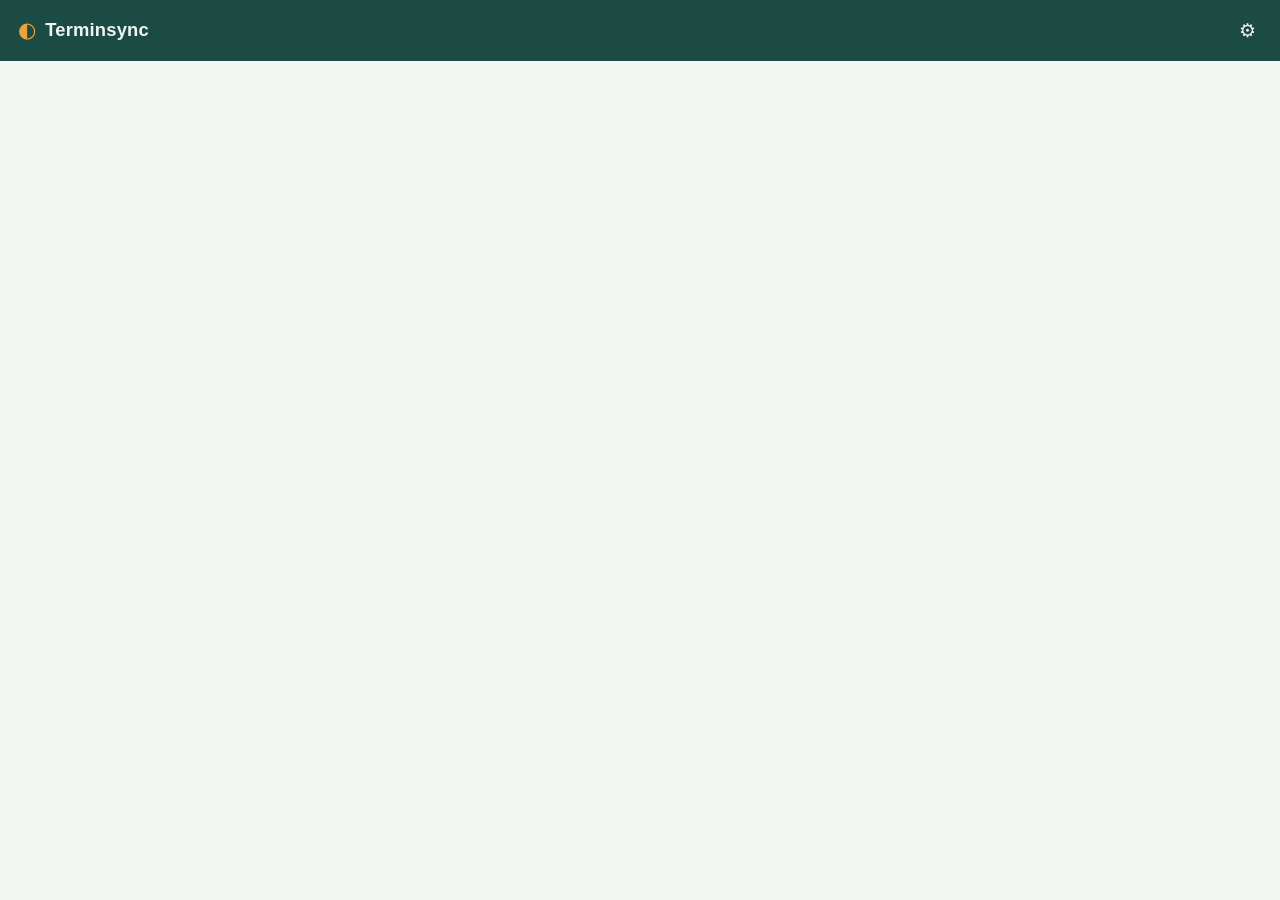
==== index.html @ 6e0b581d "Add files via upload" ====
<!doctype html>
<html lang="de">
<head>
  <meta charset="UTF-8" />
  <meta name="viewport" content="width=device-width, initial-scale=1, viewport-fit=cover" />
  <meta name="theme-color" content="#1B4B43" />
  <title>Terminsync</title>
  <link rel="manifest" href="manifest.json" />
  <link rel="icon" href="icon.svg" type="image/svg+xml" />
  <link rel="apple-touch-icon" href="icon-192.png" />
  <link rel="stylesheet" href="style.css" />
</head>
<body>
  <header class="topbar">
    <span class="topbar__mark">◐</span>
    <h1 class="topbar__title">Terminsync</h1>
    <button id="settingsBtn" class="topbar__icon-btn" aria-label="Einstellungen">⚙</button>
  </header>

  <main id="app" class="app">

    <!-- Ersteinrichtung: Repo-Verbindung -->
    <section id="screen-setup" class="screen hidden">
      <h2>Mit Kalender-Repo verbinden</h2>
      <p class="hint">Trag das Git-Repo ein, in dem eure Termine liegen. Ein Teammitglied legt es einmal an, alle anderen verbinden sich mit denselben Daten.</p>
      <label>Repo-URL
        <input id="setupRemoteUrl" type="url" placeholder="https://github.com/team/termine.git" />
      </label>
      <label>Access Token
        <input id="setupToken" type="password" placeholder="ghp_..." />
      </label>
      <button id="setupSaveBtn" class="btn btn--primary">Verbinden</button>
    </section>

    <!-- Onboarding: Username -->
    <section id="screen-onboarding" class="screen hidden">
      <h2>Wie sollen wir dich nennen?</h2>
      <p class="hint">Dieser Name identifiziert deinen Kalender im Team. Kein Passwort nötig.</p>
      <label>Dein Name
        <input id="onboardingName" type="text" placeholder="z.B. alice" />
      </label>
      <button id="onboardingSaveBtn" class="btn btn--primary">Loslegen</button>
    </section>

    <!-- Einstellungen -->
    <section id="screen-settings" class="screen hidden">
      <h2>Einstellungen</h2>
      <label>Repo-URL
        <input id="settingsRemoteUrl" type="url" />
      </label>
      <label>Access Token
        <input id="settingsToken" type="password" />
      </label>
      <label>Dein Name
        <input id="settingsName" type="text" />
      </label>
      <div class="btn-row">
        <button id="settingsSaveBtn" class="btn btn--primary">Speichern</button>
        <button id="settingsBackBtn" class="btn btn--ghost">Zurück</button>
      </div>
    </section>

    <!-- Hauptscreen -->
    <section id="screen-main" class="screen hidden">

      <div id="syncStatus" class="sync-status">–</div>

      <div class="btn-row">
        <button id="importBtn" class="btn btn--secondary">Kalender importieren</button>
        <input id="importFile" type="file" accept=".ics" class="hidden" />
        <button id="pushBtn" class="btn btn--secondary">Mit Cloud syncen</button>
      </div>

      <h2>Gemeinsamen Termin finden</h2>

      <label>Wochentag
        <select id="weekdaySelect">
          <option value="montag">Montag</option>
          <option value="dienstag">Dienstag</option>
          <option value="mittwoch">Mittwoch</option>
          <option value="donnerstag">Donnerstag</option>
          <option value="freitag" selected>Freitag</option>
          <option value="samstag">Samstag</option>
          <option value="sonntag">Sonntag</option>
        </select>
      </label>

      <div class="field-row">
        <label>Von
          <input id="fromDate" type="date" />
        </label>
        <label>Bis
          <input id="toDate" type="date" />
        </label>
      </div>

      <div class="field-row">
        <label>Startzeit
          <input id="startTime" type="time" value="18:00" />
        </label>
        <label>Endzeit
          <input id="endTime" type="time" value="21:00" />
        </label>
      </div>

      <fieldset class="user-select">
        <legend>Teilnehmer</legend>
        <div id="userList" class="user-list">
          <p class="hint">Noch keine Teilnehmer gefunden – erst synchronisieren.</p>
        </div>
      </fieldset>

      <button id="findSlotsBtn" class="btn btn--primary">Slots finden</button>

      <div id="results" class="results"></div>
    </section>

  </main>

  <script type="module" src="bundle.js"></script>
</body>
</html>
---- style.css ----
:root {
  --ink: #17241f;
  --ink-soft: #4c5c55;
  --paper: #f4f6f4;
  --surface: #ffffff;
  --line: #d9e0dc;
  --forest: #1b4b43;
  --forest-dark: #123530;
  --amber: #e8a33d;
  --amber-dark: #c6852a;
  --danger: #b3462c;
  --radius: 10px;
  font-size: 16px;
}

* { box-sizing: border-box; }

body {
  margin: 0;
  background: var(--paper);
  color: var(--ink);
  font-family: -apple-system, BlinkMacSystemFont, "Segoe UI", Roboto, "Helvetica Neue", Arial, sans-serif;
  -webkit-font-smoothing: antialiased;
  min-height: 100vh;
  padding-bottom: env(safe-area-inset-bottom);
}

.topbar {
  display: flex;
  align-items: center;
  gap: 0.6rem;
  background: var(--forest);
  color: #eef4f1;
  padding: calc(env(safe-area-inset-top) + 0.9rem) 1.1rem 0.9rem;
  position: sticky;
  top: 0;
  z-index: 10;
}
.topbar__mark { font-size: 1.3rem; color: var(--amber); }
.topbar__title { font-size: 1.15rem; font-weight: 650; margin: 0; flex: 1; letter-spacing: 0.01em; }
.topbar__icon-btn {
  background: none; border: none; color: #eef4f1; font-size: 1.2rem;
  padding: 0.4rem; line-height: 1; cursor: pointer; border-radius: 8px;
}
.topbar__icon-btn:hover { background: rgba(255,255,255,0.1); }

.app { max-width: 460px; margin: 0 auto; padding: 1.1rem 1.1rem 3rem; }

.screen.hidden { display: none; }

h2 {
  font-size: 1.05rem;
  font-weight: 650;
  margin: 1.4rem 0 0.6rem;
  color: var(--forest-dark);
}
.screen h2:first-child { margin-top: 0.4rem; }

.hint {
  color: var(--ink-soft);
  font-size: 0.88rem;
  line-height: 1.5;
  margin: 0.2rem 0 1rem;
}

label {
  display: block;
  font-size: 0.82rem;
  font-weight: 600;
  color: var(--ink-soft);
  margin-bottom: 0.9rem;
}

input, select {
  display: block;
  width: 100%;
  margin-top: 0.35rem;
  padding: 0.65rem 0.7rem;
  font-size: 1rem;
  font-family: inherit;
  color: var(--ink);
  background: var(--surface);
  border: 1px solid var(--line);
  border-radius: var(--radius);
}
input:focus, select:focus, button:focus-visible {
  outline: 2px solid var(--amber);
  outline-offset: 1px;
}

.field-row {
  display: grid;
  grid-template-columns: 1fr 1fr;
  gap: 0.8rem;
}

.btn {
  appearance: none;
  border: none;
  border-radius: var(--radius);
  padding: 0.75rem 1rem;
  font-size: 0.95rem;
  font-weight: 650;
  cursor: pointer;
  min-height: 46px;
}
.btn--primary { background: var(--amber); color: var(--forest-dark); width: 100%; margin-top: 0.4rem; }
.btn--primary:hover { background: var(--amber-dark); }
.btn--secondary { background: var(--forest); color: #eef4f1; flex: 1; }
.btn--secondary:hover { background: var(--forest-dark); }
.btn--ghost { background: transparent; color: var(--forest-dark); border: 1px solid var(--line); flex: 1; }

.btn-row { display: flex; gap: 0.6rem; margin-bottom: 0.4rem; }

.hidden { display: none !important; }

.sync-status {
  font-size: 0.82rem;
  color: var(--ink-soft);
  background: var(--surface);
  border: 1px solid var(--line);
  border-radius: var(--radius);
  padding: 0.5rem 0.7rem;
  margin-bottom: 1rem;
}
.sync-status[data-state="ok"] { color: var(--forest-dark); }
.sync-status[data-state="error"] { color: var(--danger); }

.user-select {
  border: 1px solid var(--line);
  border-radius: var(--radius);
  padding: 0.7rem 0.9rem 0.9rem;
  margin: 0.3rem 0 1.2rem;
}
.user-select legend {
  font-size: 0.82rem;
  font-weight: 650;
  color: var(--ink-soft);
  padding: 0 0.3rem;
}
.user-list { display: flex; flex-direction: column; gap: 0.5rem; }
.user-item {
  display: flex;
  align-items: center;
  gap: 0.6rem;
  font-size: 0.95rem;
}
.user-item input[type="checkbox"] {
  width: 1.15rem; height: 1.15rem; margin: 0; accent-color: var(--forest);
}

.results {
  margin-top: 0.6rem;
}
.results .slot {
  background: var(--surface);
  border: 1px solid var(--line);
  border-left: 4px solid var(--amber);
  border-radius: var(--radius);
  padding: 0.6rem 0.8rem;
  margin-bottom: 0.5rem;
  font-size: 0.92rem;
}
.results .empty {
  color: var(--ink-soft);
  font-size: 0.9rem;
}
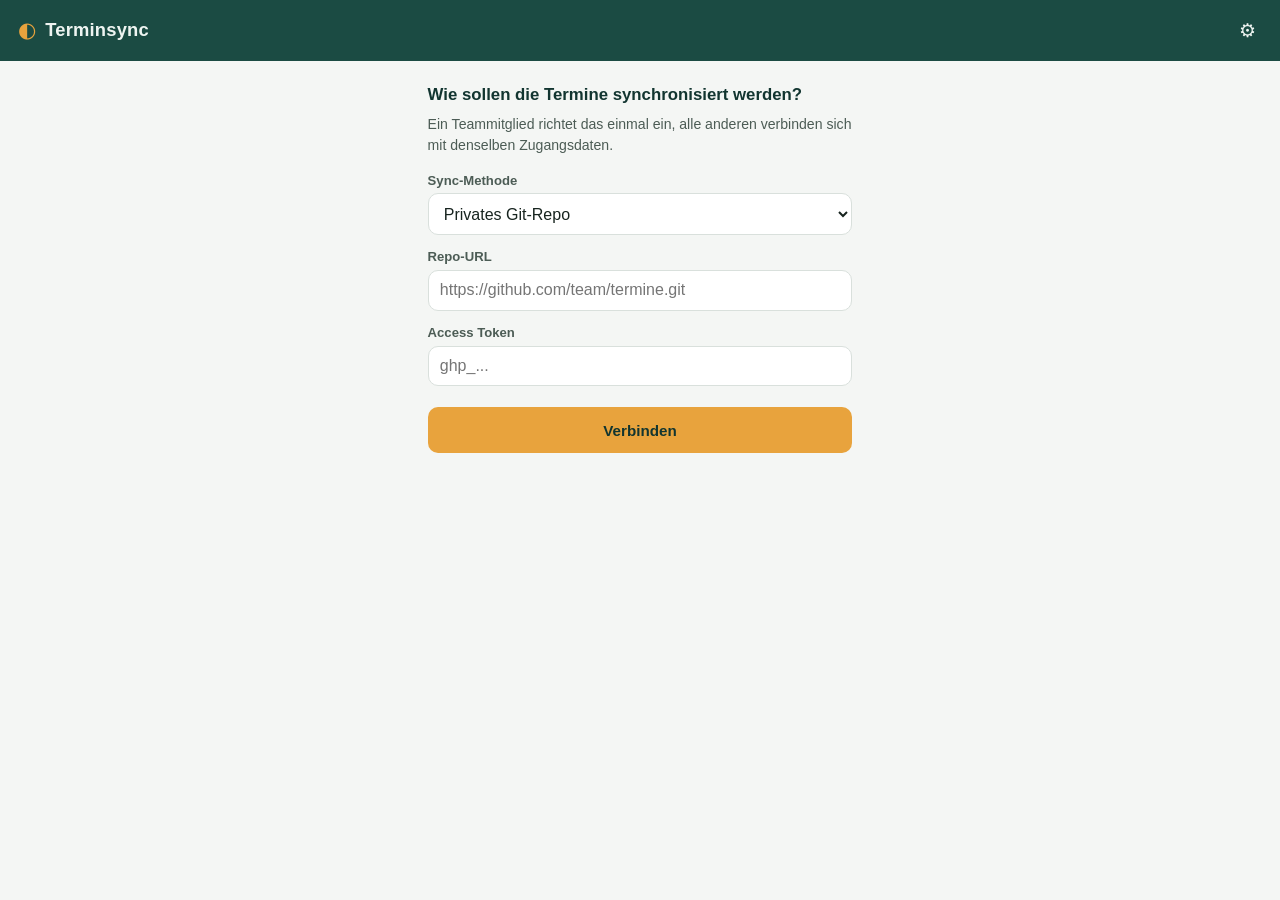
==== commit e7e86bb3: "Add files via upload" ====
--- a/index.html
+++ b/index.html
@@ -19,16 +19,34 @@
 
   <main id="app" class="app">
 
-    <!-- Ersteinrichtung: Repo-Verbindung -->
+    <!-- Ersteinrichtung: Sync-Backend wählen -->
     <section id="screen-setup" class="screen hidden">
-      <h2>Mit Kalender-Repo verbinden</h2>
-      <p class="hint">Trag das Git-Repo ein, in dem eure Termine liegen. Ein Teammitglied legt es einmal an, alle anderen verbinden sich mit denselben Daten.</p>
-      <label>Repo-URL
-        <input id="setupRemoteUrl" type="url" placeholder="https://github.com/team/termine.git" />
+      <h2>Wie sollen die Termine synchronisiert werden?</h2>
+      <p class="hint">Ein Teammitglied richtet das einmal ein, alle anderen verbinden sich mit denselben Zugangsdaten.</p>
+
+      <label>Sync-Methode
+        <select id="setupSyncMode">
+          <option value="git">Privates Git-Repo</option>
+          <option value="firebase">Firebase (Firestore)</option>
+        </select>
       </label>
-      <label>Access Token
-        <input id="setupToken" type="password" placeholder="ghp_..." />
-      </label>
+
+      <div id="setupGitFields">
+        <label>Repo-URL
+          <input id="setupRemoteUrl" type="url" placeholder="https://github.com/team/termine.git" />
+        </label>
+        <label>Access Token
+          <input id="setupToken" type="password" placeholder="ghp_..." />
+        </label>
+      </div>
+
+      <div id="setupFirebaseFields" class="hidden">
+        <label>Firebase-Konfiguration
+          <textarea id="setupFirebaseConfig" rows="6" placeholder='{ "apiKey": "...", "authDomain": "...", "projectId": "...", "appId": "..." }'></textarea>
+        </label>
+        <p class="hint">Aus der Firebase-Konsole: Projekteinstellungen → "SDK-Setup und Konfiguration" → Config kopieren und hier einfügen.</p>
+      </div>
+
       <button id="setupSaveBtn" class="btn btn--primary">Verbinden</button>
     </section>
 
@@ -45,12 +63,29 @@
     <!-- Einstellungen -->
     <section id="screen-settings" class="screen hidden">
       <h2>Einstellungen</h2>
-      <label>Repo-URL
-        <input id="settingsRemoteUrl" type="url" />
+
+      <label>Sync-Methode
+        <select id="settingsSyncMode">
+          <option value="git">Privates Git-Repo</option>
+          <option value="firebase">Firebase (Firestore)</option>
+        </select>
       </label>
-      <label>Access Token
-        <input id="settingsToken" type="password" />
-      </label>
+
+      <div id="settingsGitFields">
+        <label>Repo-URL
+          <input id="settingsRemoteUrl" type="url" />
+        </label>
+        <label>Access Token
+          <input id="settingsToken" type="password" />
+        </label>
+      </div>
+
+      <div id="settingsFirebaseFields" class="hidden">
+        <label>Firebase-Konfiguration
+          <textarea id="settingsFirebaseConfig" rows="6"></textarea>
+        </label>
+      </div>
+
       <label>Dein Name
         <input id="settingsName" type="text" />
       </label>
@@ -69,6 +104,39 @@
         <button id="importBtn" class="btn btn--secondary">Kalender importieren</button>
         <input id="importFile" type="file" accept=".ics" class="hidden" />
         <button id="pushBtn" class="btn btn--secondary">Mit Cloud syncen</button>
+      </div>
+
+      <h2>Eigenen Termin anlegen</h2>
+      <label>Titel
+        <input id="newEventTitle" type="text" placeholder="z.B. Robocup Training" />
+      </label>
+      <div class="field-row">
+        <label>Datum
+          <input id="newEventDate" type="date" />
+        </label>
+        <label>Wiederholung
+          <select id="newEventRepeat">
+            <option value="none">Einmalig</option>
+            <option value="weekly">Wöchentlich</option>
+          </select>
+        </label>
+      </div>
+      <div class="field-row">
+        <label>Startzeit
+          <input id="newEventStart" type="time" value="18:00" />
+        </label>
+        <label>Endzeit
+          <input id="newEventEnd" type="time" value="19:00" />
+        </label>
+      </div>
+      <label id="newEventUntilWrap" class="hidden">Wiederholen bis (optional)
+        <input id="newEventUntil" type="date" />
+      </label>
+      <button id="addEventBtn" class="btn btn--secondary" style="width:100%; margin-bottom:1.2rem;">Termin hinzufügen</button>
+
+      <h2>Meine Termine</h2>
+      <div id="myEvents" class="my-events">
+        <p class="hint">Noch keine eigenen Termine angelegt.</p>
       </div>
 
       <h2>Gemeinsamen Termin finden</h2>
--- a/style.css
+++ b/style.css
@@ -71,7 +71,7 @@
   margin-bottom: 0.9rem;
 }
 
-input, select {
+input, select, textarea {
   display: block;
   width: 100%;
   margin-top: 0.35rem;
@@ -83,7 +83,8 @@
   border: 1px solid var(--line);
   border-radius: var(--radius);
 }
-input:focus, select:focus, button:focus-visible {
+textarea { font-family: ui-monospace, SFMono-Regular, Menlo, monospace; font-size: 0.85rem; resize: vertical; }
+input:focus, select:focus, textarea:focus, button:focus-visible {
   outline: 2px solid var(--amber);
   outline-offset: 1px;
 }
@@ -165,3 +166,28 @@
   color: var(--ink-soft);
   font-size: 0.9rem;
 }
+
+.my-events { margin-bottom: 0.4rem; }
+.my-event {
+  display: flex;
+  align-items: center;
+  gap: 0.6rem;
+  background: var(--surface);
+  border: 1px solid var(--line);
+  border-radius: var(--radius);
+  padding: 0.55rem 0.7rem;
+  margin-bottom: 0.5rem;
+  font-size: 0.9rem;
+}
+.my-event__info { flex: 1; }
+.my-event__title { font-weight: 600; }
+.my-event__meta { color: var(--ink-soft); font-size: 0.82rem; }
+.my-event__delete {
+  background: none;
+  border: none;
+  color: var(--danger);
+  font-size: 1.1rem;
+  cursor: pointer;
+  padding: 0.3rem 0.5rem;
+  line-height: 1;
+}
